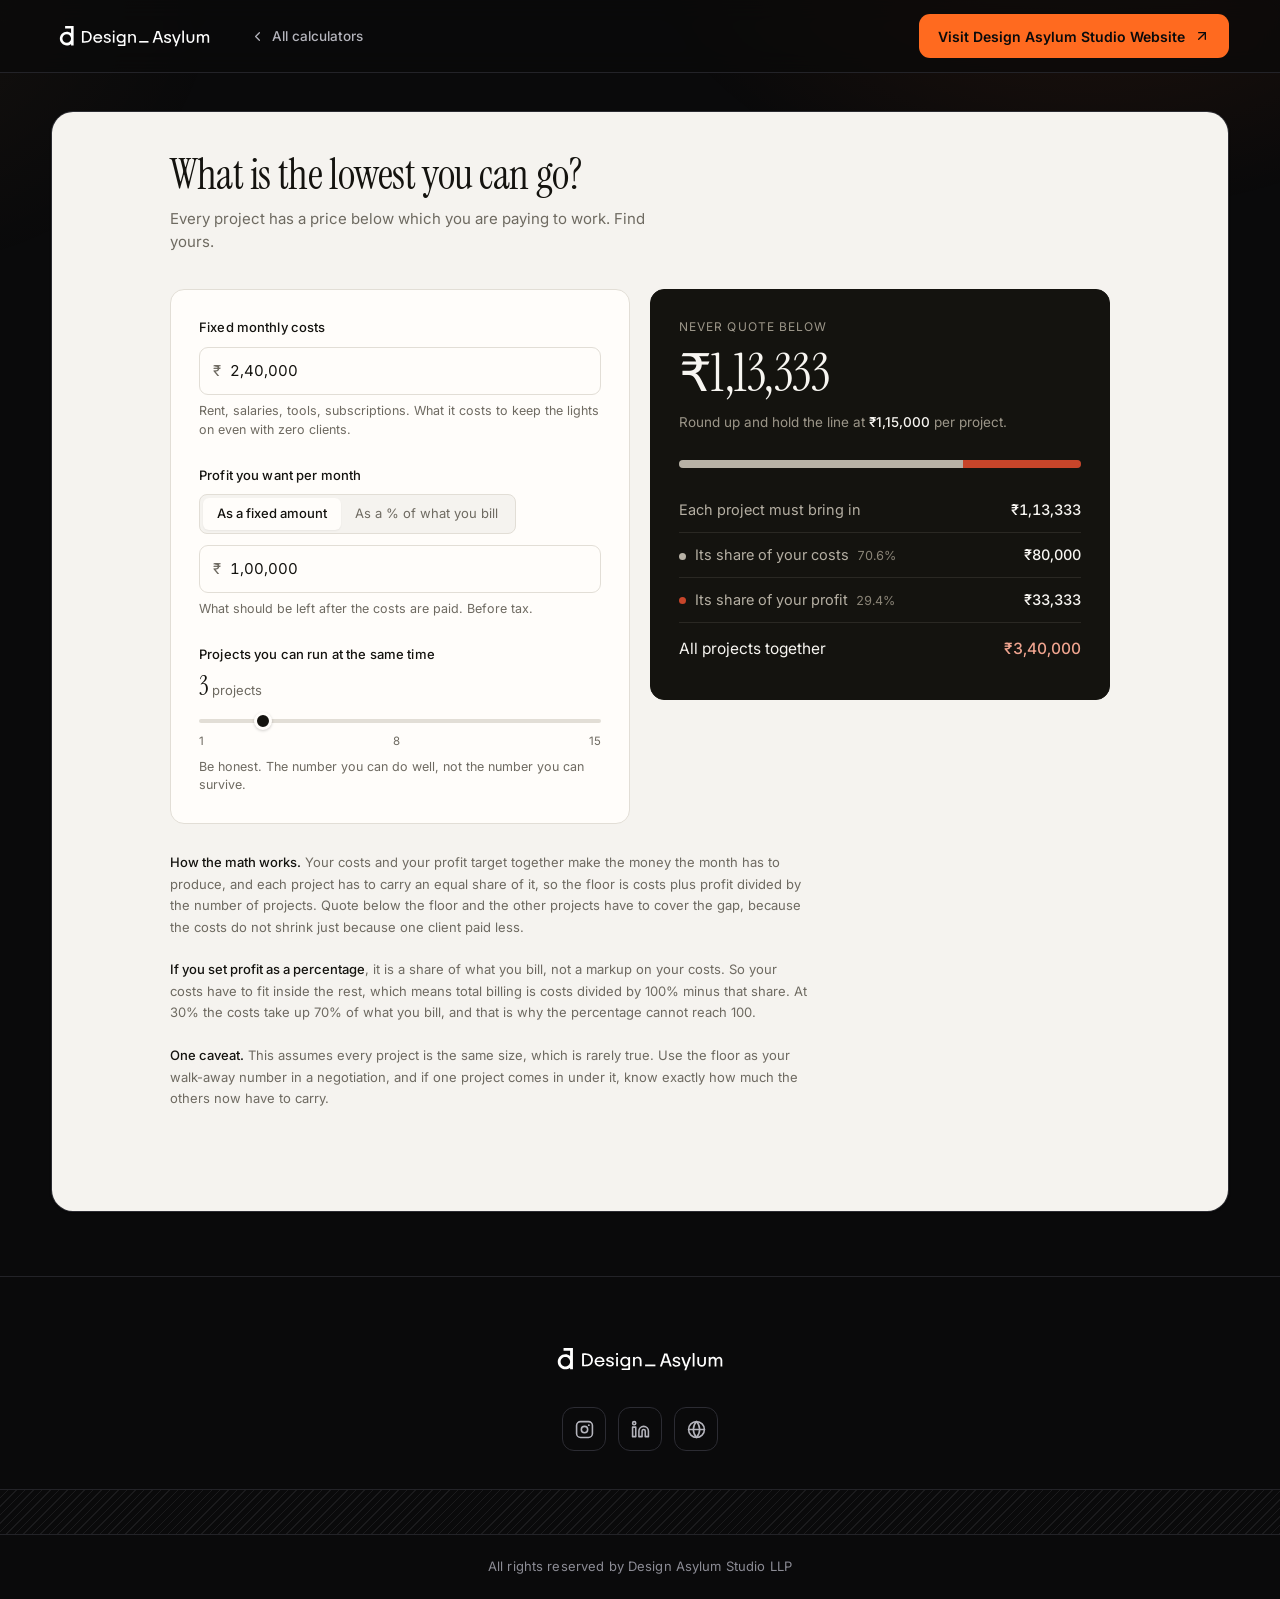
==== floor-price-calculator/index.html @ f4869646 "Add Floor Price and Team Capacity calculators (cards 3 & 4) Add two new calculators via the standard" ====
<!doctype html>
<html lang="en">
<head>
  <meta charset="utf-8">
  <meta name="viewport" content="width=device-width, initial-scale=1">
  <title>Floor Price Calculator — Design Asylum Studio</title>
  <meta name="description" content="Find the lowest price you can quote per project before you're paying to work. A free tool by Design Asylum Studio.">
  <meta name="theme-color" content="#0A0A0B">
  <meta property="og:type" content="website">
  <meta property="og:title" content="Floor Price Calculator — Design Asylum Studio">
  <meta property="og:description" content="Find the lowest price you can quote per project before you're paying to work.">
  <meta property="og:url" content="https://calculator.designasylum.studio/floor-price-calculator/">

  <link rel="icon" href="/assets/brand/favicon.svg" type="image/svg+xml">
  <link rel="preconnect" href="https://fonts.googleapis.com">
  <link rel="preconnect" href="https://fonts.gstatic.com" crossorigin>
  <link href="https://fonts.googleapis.com/css2?family=Anton&family=Inter:wght@400;500;600;700&display=swap" rel="stylesheet">

  <link rel="stylesheet" href="/assets/css/base.css">
  <link rel="stylesheet" href="/assets/css/calculator.css">
</head>
<body>

  <!-- ============ NAV ============ -->
  <header class="nav">
    <div class="container nav__inner">
      <div class="nav__left">
        <a class="brand" href="/" aria-label="Design Asylum Studio Calculators — home">
          <img class="brand__logo" src="/assets/brand/logo-da-wordmark-inverse.svg" alt="Design Asylum Studio" width="200" height="48">
        </a>
        <a class="nav__back" href="/">
          <svg viewBox="0 0 24 24" fill="none" stroke="currentColor" stroke-width="2" stroke-linecap="round" stroke-linejoin="round" aria-hidden="true"><path d="M15 18 9 12l6-6"></path></svg>
          All calculators
        </a>
      </div>
      <a class="btn btn--primary" href="https://designasylum.in" target="_blank" rel="noopener">
        <span class="btn__label">Visit Design Asylum Studio Website</span>
        <svg viewBox="0 0 24 24" fill="none" stroke="currentColor" stroke-width="2" stroke-linecap="round" stroke-linejoin="round" aria-hidden="true"><path d="M7 17 17 7"></path><path d="M7 7h10v10"></path></svg>
      </a>
    </div>
  </header>

  <!-- ============ CALCULATOR ============ -->
  <main class="calc-main">
    <div class="container">
      <h1 class="visually-hidden">Floor Price Calculator</h1>
      <div class="calc-frame">
        <!-- The original calculator is loaded UNTOUCHED, same-origin. -->
        <iframe id="calcFrame" src="/calculators/floor-price-calculator.html"
                title="Floor Price Calculator" loading="eager" scrolling="no"></iframe>
      </div>
    </div>
  </main>

  <!-- ============ FOOTER ============ -->
  <footer class="site-footer">
    <div class="container site-footer__top">
      <a class="site-footer__brand" href="/" aria-label="Design Asylum Studio — home">
        <img src="/assets/brand/logo-da-wordmark-inverse.svg" alt="Design Asylum Studio" width="200" height="48">
      </a>
      <nav class="site-footer__social" aria-label="Design Asylum on social">
        <a href="https://www.instagram.com/asylum_decoded/" target="_blank" rel="noopener" aria-label="Instagram">
          <svg viewBox="0 0 24 24" fill="none" stroke="currentColor" stroke-width="2" stroke-linecap="round" stroke-linejoin="round" aria-hidden="true"><rect x="2" y="2" width="20" height="20" rx="5"></rect><circle cx="12" cy="12" r="4"></circle><circle cx="17.5" cy="6.5" r="1.2" fill="currentColor" stroke="none"></circle></svg>
        </a>
        <a href="https://www.linkedin.com/company/design-asylum-studio/" target="_blank" rel="noopener" aria-label="LinkedIn">
          <svg viewBox="0 0 24 24" fill="none" stroke="currentColor" stroke-width="2" stroke-linecap="round" stroke-linejoin="round" aria-hidden="true"><path d="M16 8a6 6 0 0 1 6 6v7h-4v-7a2 2 0 0 0-4 0v7h-4v-7a6 6 0 0 1 6-6z"></path><rect x="2" y="9" width="4" height="12"></rect><circle cx="4" cy="4" r="2"></circle></svg>
        </a>
        <a href="https://www.designasylum.in" target="_blank" rel="noopener" aria-label="Design Asylum Studio website">
          <svg viewBox="0 0 24 24" fill="none" stroke="currentColor" stroke-width="2" stroke-linecap="round" stroke-linejoin="round" aria-hidden="true"><circle cx="12" cy="12" r="10"></circle><path d="M2 12h20"></path><path d="M12 2a15.3 15.3 0 0 1 4 10 15.3 15.3 0 0 1-4 10 15.3 15.3 0 0 1-4-10 15.3 15.3 0 0 1 4-10z"></path></svg>
        </a>
      </nav>
    </div>
    <div class="site-footer__divider" aria-hidden="true"></div>
    <div class="container site-footer__bottom">
      <p>All rights reserved by Design Asylum Studio LLP</p>
    </div>
  </footer>

  <script src="/assets/js/frame-resize.js"></script>
</body>
</html>
---- assets/css/base.css ----
/* ==========================================================================
   Design Asylum — Calculators
   base.css : design tokens, reset, shared primitives
   Brand system mirrors the Fuel Calculator (dark + orange, Anton + Inter).
   ========================================================================== */

:root{
  /* palette */
  --bg:#0A0A0B;
  --bg-2:#0E0E10;
  --panel:#141416;
  --panel-2:#1B1B1F;
  --border:#2C2C33;
  --border-soft:#232328;
  --accent:#FF6A1F;
  --accent-soft:#FFB066;
  --ink:#F7F7F9;
  --muted:#B4B4BC;
  --muted-2:#8C8C95;

  /* shape */
  --radius:16px;
  --radius-lg:22px;
  --tap:44px;

  /* elevation */
  --shadow-sm:0 1px 2px rgba(0,0,0,.4);
  --shadow-xl:0 24px 60px -12px rgba(0,0,0,.75), 0 0 0 1px rgba(255,106,31,.12);

  /* motion */
  --ease:cubic-bezier(.22,.61,.36,1);

  /* fluid layout */
  --page-max:1440px;
  --gutter:clamp(20px, 4vw, 56px);
}

*,*::before,*::after{box-sizing:border-box}
html{-webkit-text-size-adjust:100%}
html,body{margin:0;padding:0}

body{
  background:var(--bg);
  color:var(--ink);
  font-family:Inter,system-ui,-apple-system,Segoe UI,Arial,sans-serif;
  font-size:16px;
  line-height:1.5;
  -webkit-font-smoothing:antialiased;
  text-rendering:optimizeLegibility;
  min-height:100vh;
  display:flex;
  flex-direction:column;
}

img{max-width:100%;display:block}
a{color:inherit;text-decoration:none}
button{font:inherit}

/* subtle brand ambience behind everything */
body::before{
  content:"";
  position:fixed;
  inset:0;
  z-index:-1;
  background:
    radial-gradient(60vw 40vw at 85% -10%, rgba(255,106,31,.10), transparent 60%),
    radial-gradient(50vw 40vw at -10% 0%, rgba(255,176,102,.05), transparent 55%);
  pointer-events:none;
}

/* ---- layout container ---- */
.container{
  width:100%;
  max-width:var(--page-max);
  margin-inline:auto;
  padding-inline:var(--gutter);
}

/* ==========================================================================
   Brand wordmark (nav logo)
   ========================================================================== */
.brand{display:inline-flex;align-items:center}
.brand__logo{height:clamp(30px,3.2vw,40px);width:auto;display:block}

/* ==========================================================================
   Top navigation (shared by homepage + calculator pages)
   ========================================================================== */
.nav{
  position:sticky;top:0;z-index:20;
  background:rgba(10,10,11,.72);
  backdrop-filter:saturate(140%) blur(12px);
  -webkit-backdrop-filter:saturate(140%) blur(12px);
  border-bottom:1px solid var(--border-soft);
}
.nav__inner{
  display:flex;align-items:center;justify-content:space-between;gap:16px;
  min-height:72px;padding-block:12px;
}
.nav__left{display:flex;align-items:center;gap:clamp(14px,3vw,28px);min-width:0}
.nav__back{
  display:inline-flex;align-items:center;gap:7px;
  font-size:13.5px;font-weight:500;color:var(--muted);
  padding:8px 4px;border-radius:8px;transition:color .18s var(--ease);
}
.nav__back:hover{color:var(--ink)}
.nav__back svg{width:15px;height:15px}

/* primary button (Visit website) */
.btn{
  display:inline-flex;align-items:center;gap:9px;
  font-size:14px;font-weight:600;
  padding:0 18px;min-height:var(--tap);
  border-radius:11px;border:1px solid transparent;
  cursor:pointer;white-space:nowrap;
  transition:transform .18s var(--ease), background .18s var(--ease), border-color .18s var(--ease);
}
.btn--primary{background:var(--accent);color:#0A0A0B}
.btn--primary:hover{background:#ff7d3c;transform:translateY(-1px)}
.btn--ghost{background:var(--panel-2);border-color:var(--border);color:var(--muted)}
.btn--ghost:hover{color:var(--ink);border-color:var(--accent)}
.btn svg{width:16px;height:16px}
.btn:focus-visible,.nav__back:focus-visible,a:focus-visible{
  outline:2px solid var(--accent);outline-offset:3px;border-radius:8px;
}
/* hide the button label on very small screens, keep the icon */
@media(max-width:560px){
  .btn--primary .btn__label{
    position:absolute;width:1px;height:1px;overflow:hidden;clip:rect(0 0 0 0);
  }
  .btn--primary{padding:0 14px}
}

/* ==========================================================================
   Footer (shared) — exact required copy
   ========================================================================== */
.site-footer{
  margin-top:auto;
  border-top:1px solid var(--border-soft);
  padding-top:clamp(40px,5vw,60px);
}
.site-footer__top{
  display:flex;flex-direction:column;align-items:center;
  gap:clamp(18px,2.6vw,26px);
  padding-bottom:clamp(26px,4vw,38px);
}
.site-footer__brand{display:inline-flex}
.site-footer__brand img{height:44px;width:auto;display:block}
.site-footer__social{display:flex;align-items:center;gap:12px}
.site-footer__social a{
  width:44px;height:44px;flex:0 0 auto;
  display:grid;place-items:center;
  border:1px solid var(--border);border-radius:12px;
  color:var(--muted);
  transition:color .2s var(--ease),border-color .2s var(--ease),background .2s var(--ease),transform .2s var(--ease);
}
.site-footer__social a:hover{
  color:var(--ink);border-color:var(--accent);
  background:var(--panel-2);transform:translateY(-2px);
}
.site-footer__social a:focus-visible{outline:2px solid var(--accent);outline-offset:2px}
.site-footer__social svg{width:19px;height:19px}
.site-footer__divider{
  height:46px;
  border-top:1px solid var(--border-soft);
  border-bottom:1px solid var(--border-soft);
  background-image:repeating-linear-gradient(315deg,rgba(180,180,188,.10) 0,rgba(180,180,188,.10) 1px,transparent 1px,transparent 6px);
}
.site-footer__bottom{padding-block:22px;text-align:center}
.site-footer p{
  margin:0;color:var(--muted-2);
  font-size:13px;letter-spacing:.01em;
}

/* accessibility helper */
.visually-hidden{
  position:absolute!important;width:1px;height:1px;
  padding:0;margin:-1px;overflow:hidden;clip:rect(0 0 0 0);white-space:nowrap;border:0;
}
@media(prefers-reduced-motion:reduce){
  *,*::before,*::after{
    animation-duration:.001ms!important;transition-duration:.001ms!important;
  }
}
---- assets/css/calculator.css ----
/* ==========================================================================
   calculator.css : wrapper page that frames an untouched calculator (iframe)
   ========================================================================== */

.calc-main{
  flex:1;
  padding-top:clamp(20px,3vw,40px);
  padding-bottom:clamp(32px,5vw,64px);
}

/* small title strip above the tool */
.calc-head{margin-bottom:clamp(16px,2vw,26px)}
.calc-head__eyebrow{
  font-size:12px;font-weight:600;letter-spacing:.16em;text-transform:uppercase;
  color:var(--accent);
}
.calc-head h1{
  font-family:Anton,Inter,sans-serif;font-weight:400;
  font-size:clamp(28px,3.4vw,44px);line-height:1.05;letter-spacing:.01em;
  text-transform:uppercase;margin:8px 0 0;
}

/* the frame that holds the original calculator, centered */
.calc-frame{
  width:100%;
  background:var(--panel);
  border:1px solid var(--border);
  border-radius:var(--radius-lg);
  box-shadow:var(--shadow-sm);
  overflow:hidden;
}
.calc-frame iframe{
  display:block;
  width:100%;
  min-height:760px;            /* JS-off / pre-measure fallback */
  height:760px;
  border:0;
  background:var(--panel);
}
@media(max-width:640px){
  .calc-frame{border-radius:var(--radius)}
  .calc-frame iframe{min-height:900px}
}
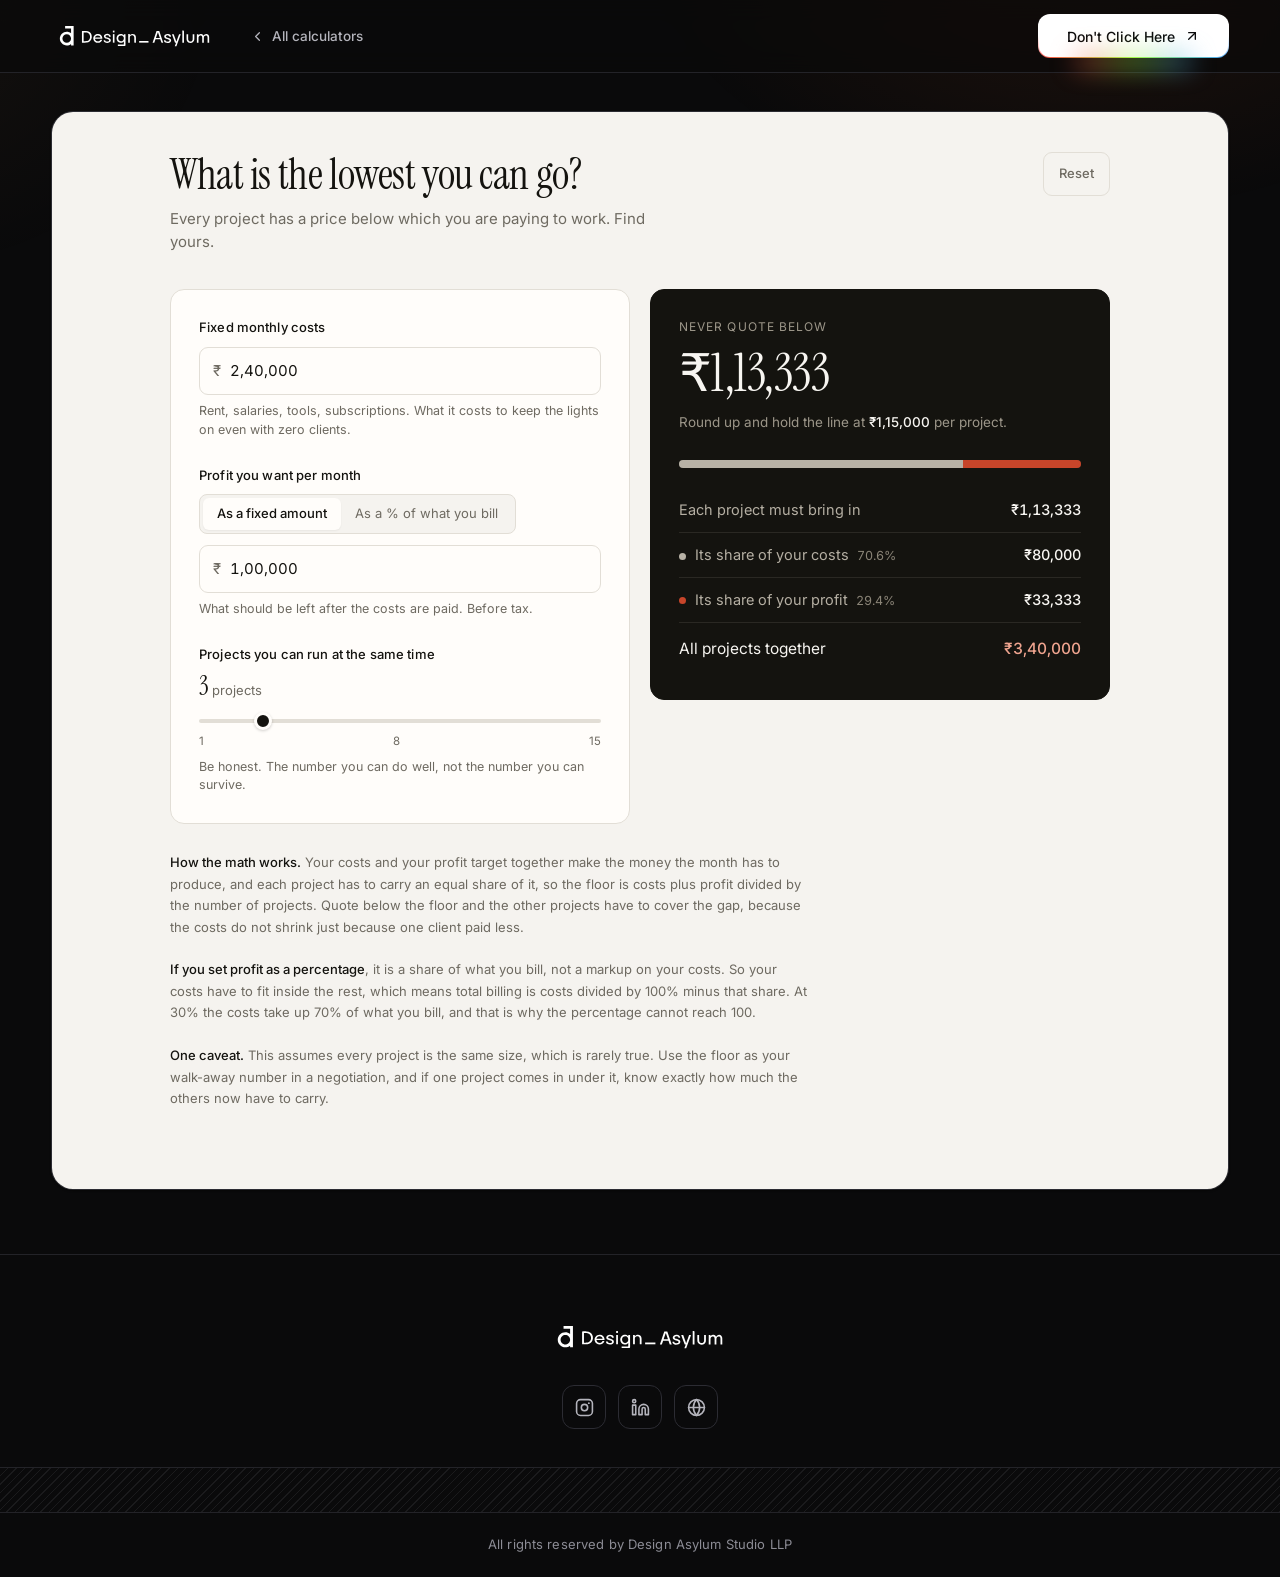
==== commit 1f8faeae: "Replace nav "Visit website" CTA with animated rainbow "Don't Click Here" button Rename the nav call-" ====
--- a/floor-price-calculator/index.html
+++ b/floor-price-calculator/index.html
@@ -33,8 +33,8 @@
           All calculators
         </a>
       </div>
-      <a class="btn btn--primary" href="https://designasylum.in" target="_blank" rel="noopener">
-        <span class="btn__label">Visit Design Asylum Studio Website</span>
+      <a class="btn btn--rainbow" href="https://designasylum.in" target="_blank" rel="noopener">
+        <span class="btn__label">Don't Click Here</span>
         <svg viewBox="0 0 24 24" fill="none" stroke="currentColor" stroke-width="2" stroke-linecap="round" stroke-linejoin="round" aria-hidden="true"><path d="M7 17 17 7"></path><path d="M7 7h10v10"></path></svg>
       </a>
     </div>
--- a/assets/css/base.css
+++ b/assets/css/base.css
@@ -130,6 +130,62 @@
   .btn--primary{padding:0 14px}
 }
 
+/* --------------------------------------------------------------------------
+   Rainbow button — nav "Don't Click Here" (→ Design Asylum Studio site)
+   Ported from the shadcn RainbowButton, dark-mode variant: white pill face
+   with an animated rainbow border + soft blurred glow underneath.
+   -------------------------------------------------------------------------- */
+:root{
+  --color-1:0 100% 63%;    /* red    */
+  --color-2:270 100% 63%;  /* purple */
+  --color-3:210 100% 63%;  /* blue   */
+  --color-4:195 100% 63%;  /* cyan   */
+  --color-5:90 100% 63%;   /* green  */
+  --rainbow-speed:2s;
+}
+@keyframes rainbow{
+  0%{background-position:0%}
+  100%{background-position:200%}
+}
+.btn--rainbow{
+  position:relative;
+  color:#0A0A0B;
+  font-weight:500;
+  padding:0 28px;
+  border:1.28px solid transparent;      /* calc(0.08 * 1rem) */
+  border-radius:12px;
+  background-size:200%;
+  background-clip:padding-box,border-box,border-box;
+  background-origin:border-box;
+  background-image:
+    linear-gradient(#fff,#fff),
+    linear-gradient(#fff 50%,rgba(255,255,255,.6) 80%,rgba(0,0,0,0)),
+    linear-gradient(90deg,hsl(var(--color-1)),hsl(var(--color-5)),hsl(var(--color-3)),hsl(var(--color-4)),hsl(var(--color-2)));
+  animation:rainbow var(--rainbow-speed) infinite linear;
+}
+.btn--rainbow:hover{transform:translateY(-1px)}
+.btn--rainbow::before{
+  content:"";
+  position:absolute;
+  left:50%;
+  bottom:-20%;
+  z-index:0;
+  width:60%;
+  height:20%;
+  transform:translateX(-50%);
+  background-image:linear-gradient(90deg,hsl(var(--color-1)),hsl(var(--color-5)),hsl(var(--color-3)),hsl(var(--color-4)),hsl(var(--color-2)));
+  background-size:200%;
+  filter:blur(12.8px);                  /* calc(0.8 * 1rem) */
+  animation:rainbow var(--rainbow-speed) infinite linear;
+  pointer-events:none;
+}
+@media(max-width:560px){
+  .btn--rainbow{padding:0 16px}
+}
+@media(prefers-reduced-motion:reduce){
+  .btn--rainbow,.btn--rainbow::before{animation:none}
+}
+
 /* ==========================================================================
    Footer (shared) — exact required copy
    ========================================================================== */
